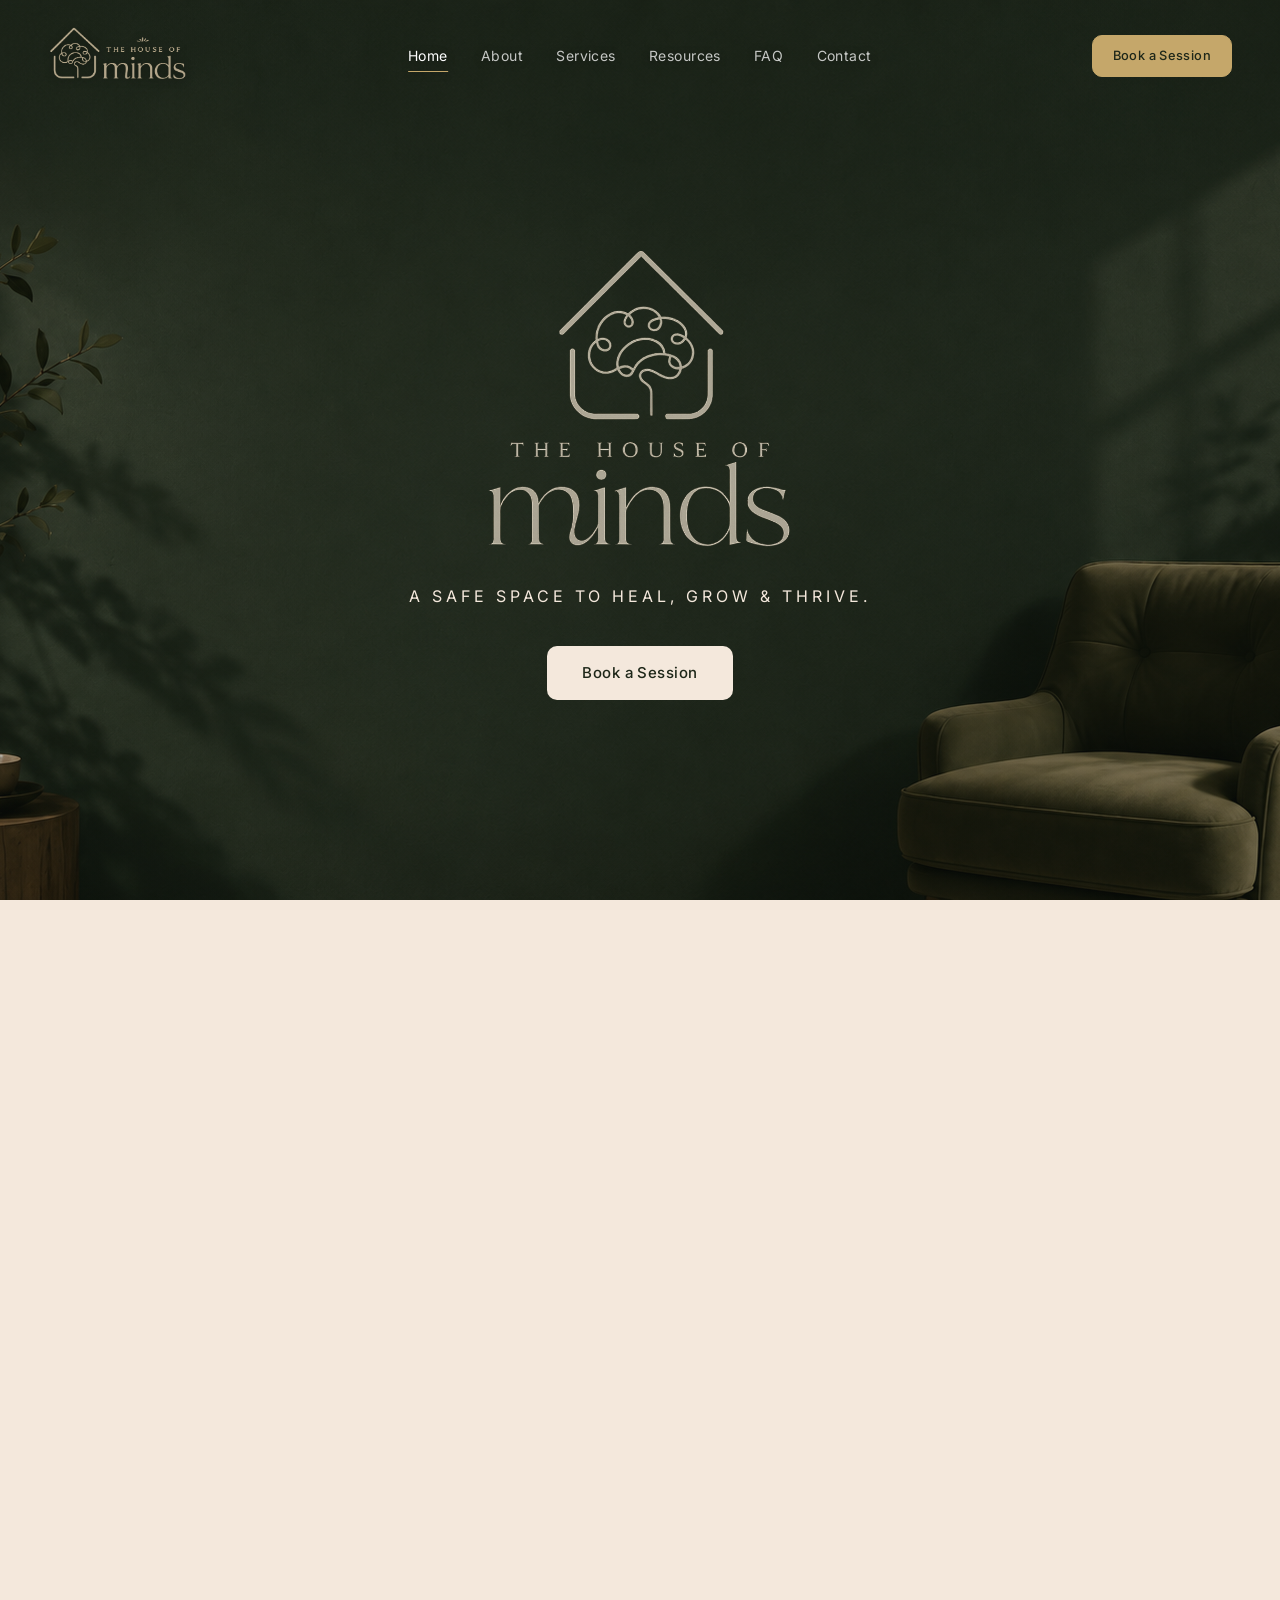
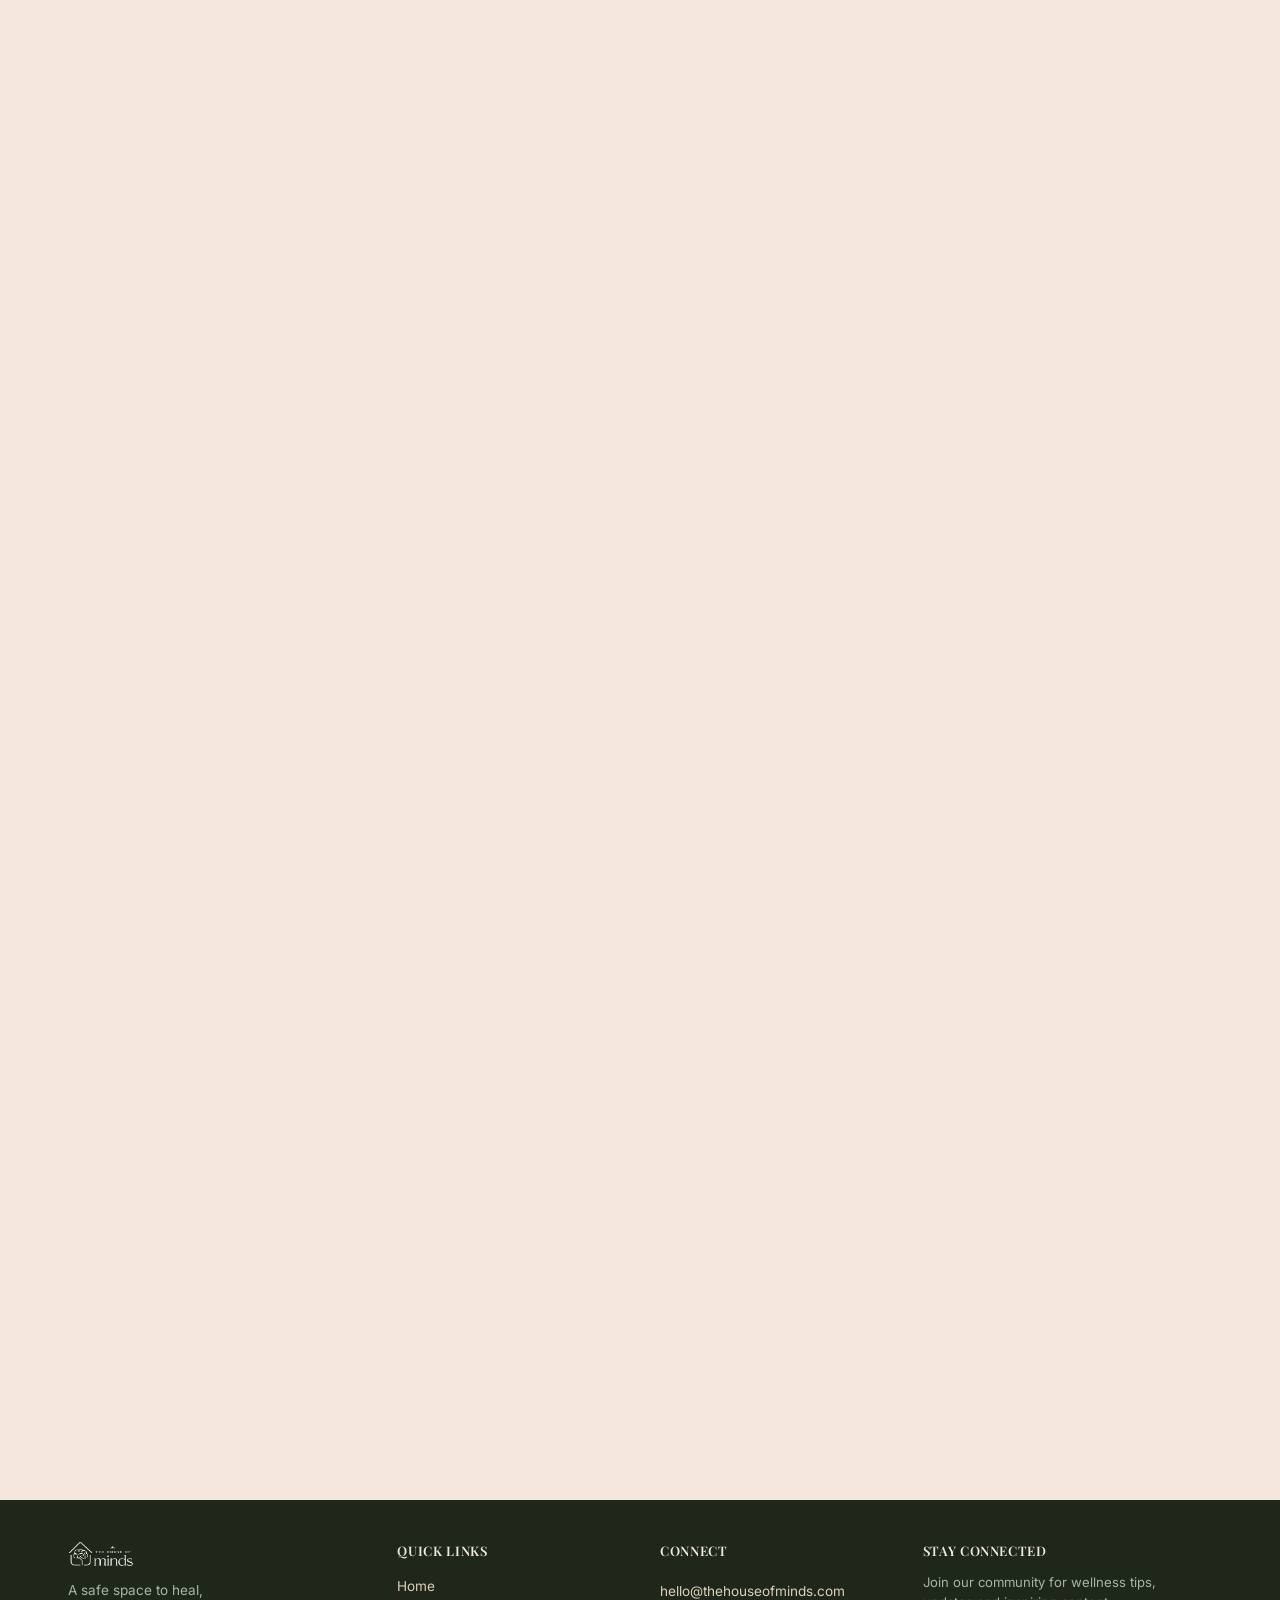
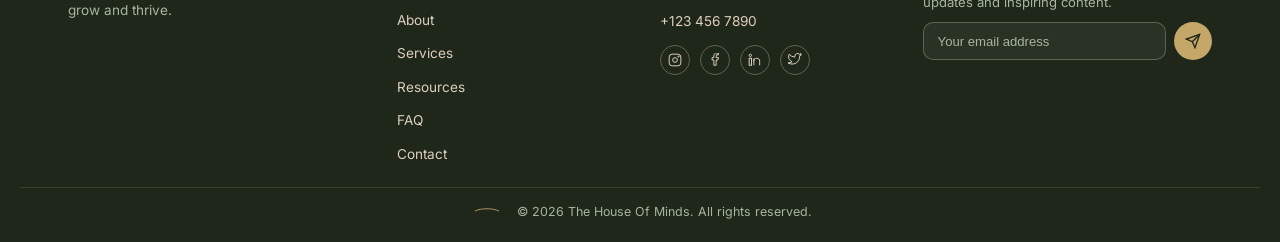
==== index.html @ 7e70b7ce "first commit" ====
<!doctype html>
<html lang="en">
  <head>
    <meta charset="UTF-8" />
    <meta name="viewport" content="width=device-width, initial-scale=1.0" />
    <title>The House of Minds | A Safe Space to Heal, Grow & Thrive</title>
    <meta
      name="description"
      content="Compassionate therapy, wellness programs, and supportive resources designed to help you heal, grow, and thrive at every stage of life."
    />

    <link rel="preconnect" href="https://fonts.googleapis.com" />
    <link rel="preconnect" href="https://fonts.gstatic.com" crossorigin />
    <link
      href="https://fonts.googleapis.com/css2?family=Inter:wght@300;400;500;600&family=Lora:ital,wght@0,400;0,500;1,400&family=Playfair+Display:ital,wght@0,400;0,600;0,700;1,400&display=swap"
      rel="stylesheet"
    />

    <link rel="stylesheet" href="css/style.css" />
    <link rel="stylesheet" href="css/home.css" />
  </head>

  <body>
    <!-- Navigation Header -->
    <header class="main-header">
      <div class="header-container">
        <a href="./index.html" class="logo-link">
          <img src="assets/home/logo-navbar.png" alt="The House of Minds Logo" class="header-logo" />
        </a>

        <button class="mobile-menu-toggle" aria-label="Toggle menu" id="menuToggle">
          <span class="bar"></span>
          <span class="bar"></span>
          <span class="bar"></span>
        </button>

        <nav class="nav-menu" id="navMenu">
          <ul>
            <li><a href="./index.html" class="active">Home</a></li>
            <li><a href="./about.html">About</a></li>
            <li><a href="#services">Services</a></li>
            <li><a href="#resources">Resources</a></li>
            <li><a href="#faq">FAQ</a></li>
            <li><a href="#contact">Contact</a></li>
          </ul>
        </nav>

        <div class="header-cta">
          <a href="#contact" class="btn btn-nav-cta">Book a Session</a>
        </div>
      </div>
    </header>

    <main class="stack-stack">
    <!-- Hero -->
    <section id="home" class="hero-section stack-section" data-nav="dark">
      <div class="hero-content-container animate-on-scroll">
        <div class="hero-center-logo">
          <img src="assets/home/logo1.png" alt="The House of Minds" />
        </div>
        <p class="hero-subtitle">A SAFE SPACE TO HEAL, GROW &amp; THRIVE.</p>
        <div class="hero-cta-buttons">
          <a href="#contact" class="btn btn-primary">Book a Session</a>
        </div>
      </div>
    </section>

    <!-- Welcome -->
    <section id="about" class="welcome-section stack-section" data-nav="light">
      <div class="welcome-container">
        <div class="welcome-left animate-on-scroll">
          <h2 class="welcome-title">Welcome Home</h2>
          <p class="welcome-text">
            At The House of Minds, we believe mental well-being is the foundation of a meaningful life. Our space is built on empathy, understanding, and the belief that every mind deserves care.
          </p>
          <a href="./about.html" class="btn btn-dark">Learn More</a>
        </div>

        <div class="welcome-right animate-on-scroll">
          <div class="welcome-image-wrapper">
            <picture>
              <source media="(max-width: 1024px)" srcset="assets/home/win.png" />
              <img src="assets/home/welcome-card.png" alt="Minimalist peaceful therapy room" class="welcome-arch-img" />
            </picture>
          </div>
          <div class="welcome-watermark">
            <svg viewBox="0 0 100 200" fill="none" stroke="currentColor" stroke-width="1" opacity="0.15">
              <path d="M 10 190 Q 30 140 30 80 Q 30 30 70 10 M 30 110 Q 55 90 70 100 M 30 140 Q 60 130 80 150 M 30 80 Q 15 60 5 65" />
            </svg>
          </div>
        </div>
      </div>
    </section>

    <!-- Services -->
    <section id="services" class="services-section stack-section" data-nav="dark">
      <div class="services-container">
        <h2 class="services-title animate-on-scroll">Our Services</h2>
        <div class="services-columns">
          <div class="service-col animate-on-scroll">
            <div class="service-icon-container"><img src="assets/home/icon-1.png" alt="Therapy Sessions" class="service-png-icon" /></div>
            <h3 class="service-col-title">Therapy Sessions</h3>
            <p class="service-col-desc">Personalized 1:1 sessions tailored to your needs.</p>
          </div>
          <div class="service-col animate-on-scroll">
            <div class="service-icon-container"><img src="assets/home/icon-2.png" alt="Mind Wellness Programs" class="service-png-icon" /></div>
            <h3 class="service-col-title">Mind Wellness Programs</h3>
            <p class="service-col-desc">Guided programs for emotional balance and growth.</p>
          </div>
          <div class="service-col animate-on-scroll">
            <div class="service-icon-container"><img src="assets/home/icon-3.png" alt="Workshops & Events" class="service-png-icon" /></div>
            <h3 class="service-col-title">Workshops &amp; Events</h3>
            <p class="service-col-desc">Engaging sessions to learn, heal, and connect.</p>
          </div>
          <div class="service-col animate-on-scroll">
            <div class="service-icon-container"><img src="assets/home/icon-4.png" alt="Resources" class="service-png-icon" /></div>
            <h3 class="service-col-title">Resources</h3>
            <p class="service-col-desc">Tools, guides &amp; resources for your wellness journey.</p>
          </div>
          <div class="service-col animate-on-scroll">
            <div class="service-icon-container"><img src="assets/home/icon-5.png" alt="Support Groups" class="service-png-icon" /></div>
            <h3 class="service-col-title">Support Groups</h3>
            <p class="service-col-desc">A safe community to share, heal &amp; grow together.</p>
          </div>
          <div class="service-col animate-on-scroll">
            <div class="service-icon-container"><img src="assets/home/icon-1.png" alt="Couples Therapy" class="service-png-icon" /></div>
            <h3 class="service-col-title">Couples Therapy</h3>
            <p class="service-col-desc">Guided sessions to rebuild trust and communication.</p>
          </div>
          <div class="service-col animate-on-scroll">
            <div class="service-icon-container"><img src="assets/home/icon-2.png" alt="Teen Counseling" class="service-png-icon" /></div>
            <h3 class="service-col-title">Teen Counseling</h3>
            <p class="service-col-desc">Safe, age-appropriate support for young minds.</p>
          </div>
          <div class="service-col animate-on-scroll">
            <div class="service-icon-container"><img src="assets/home/icon-3.png" alt="Corporate Wellness" class="service-png-icon" /></div>
            <h3 class="service-col-title">Corporate Wellness</h3>
            <p class="service-col-desc">Workshops and screenings for healthier workplaces.</p>
          </div>
          <div class="service-col animate-on-scroll">
            <div class="service-icon-container"><img src="assets/home/icon-4.png" alt="Online Sessions" class="service-png-icon" /></div>
            <h3 class="service-col-title">Online Sessions</h3>
            <p class="service-col-desc">Secure teleconsultations, wherever you are.</p>
          </div>
          <div class="service-col animate-on-scroll">
            <div class="service-icon-container"><img src="assets/home/icon-5.png" alt="Assessments" class="service-png-icon" /></div>
            <h3 class="service-col-title">Assessments</h3>
            <p class="service-col-desc">Cognitive and behavioral evaluations, made clear.</p>
          </div>
        </div>
      </div>
    </section>

    <!-- Together -->
    <section id="resources" class="together-section stack-section" data-nav="dark">
      <div class="together-bg">
        <picture>
          <source media="(max-width: 1024px)" srcset="assets/home/services-card.png" />
          <img src="assets/home/services-card.png" alt="" />
        </picture>
      </div>
      <div class="together-overlay"></div>

      <div class="together-content animate-on-scroll">
        <h2 class="together-heading">You Don't Have To Do It Alone</h2>
        <p class="together-text">
          We provide compassionate care and evidence-based support to help you navigate life's challenges and discover your inner strength — walking beside you, every step of the way.
        </p>
        <a href="#contact" class="btn btn-primary">Get In Touch</a>

        <div class="together-features">
          <div class="t-feature">
            <div class="t-feature-icon"><img src="assets/home/icon-6.png" alt="" /></div>
            <span>Compassionate Support</span>
          </div>
          <div class="t-feature">
            <div class="t-feature-icon"><img src="assets/home/icon-7.png" alt="" /></div>
            <span>Personalized Approach</span>
          </div>
          <div class="t-feature">
            <div class="t-feature-icon"><img src="assets/home/icon-8.png" alt="" /></div>
            <span>Safe &amp; Confidential Space</span>
          </div>
          <div class="t-feature">
            <div class="t-feature-icon"><img src="assets/home/icon-9.png" alt="" /></div>
            <span>Holistic Wellness</span>
          </div>
        </div>
      </div>
    </section>


    <!-- Testimonials -->
    <section class="testimonials-section stack-section" data-nav="dark">
      <div class="testimonials-container">
        <div class="section-heading animate-on-scroll">
          <h2 class="testimonials-title">What Our Clients Say</h2>
        </div>

        <div class="testimonial-carousel">
          <div class="testimonial-track">
            <div class="testimonial-card animate-on-scroll">
              <div class="quote-icon">&#10077;</div>
              <p class="testimonial-text">The House of Minds has been a transformative part of my healing journey. I finally feel heard and understood.</p>
              <div class="testimonial-stars">&#9733;&#9733;&#9733;&#9733;&#9733;</div>
              <h5 class="testimonial-name">Aishwarya B.</h5>
            </div>
            <div class="testimonial-card animate-on-scroll">
              <div class="quote-icon">&#10077;</div>
              <p class="testimonial-text">The sessions are empowering and practical. I've learned so much about myself and how to grow.</p>
              <div class="testimonial-stars">&#9733;&#9733;&#9733;&#9733;&#9733;</div>
              <h5 class="testimonial-name">Rohan Mehta</h5>
            </div>
            <div class="testimonial-card animate-on-scroll">
              <div class="quote-icon">&#10077;</div>
              <p class="testimonial-text">A truly safe and welcoming space. The support and care here are unlike anything I've experienced.</p>
              <div class="testimonial-stars">&#9733;&#9733;&#9733;&#9733;&#9733;</div>
              <h5 class="testimonial-name">Neha S.</h5>
            </div>
            <div class="testimonial-card animate-on-scroll">
              <div class="quote-icon">&#10077;</div>
              <p class="testimonial-text">They helped me reconnect with routines that actually work for my life. It felt practical and deeply supportive.</p>
              <div class="testimonial-stars">&#9733;&#9733;&#9733;&#9733;&#9733;</div>
              <h5 class="testimonial-name">Priya K.</h5>
            </div>
            <div class="testimonial-card animate-on-scroll">
              <div class="quote-icon">&#10077;</div>
              <p class="testimonial-text">I came in overwhelmed and left each session feeling calmer, clearer, and more confident in myself.</p>
              <div class="testimonial-stars">&#9733;&#9733;&#9733;&#9733;&#9733;</div>
              <h5 class="testimonial-name">Daniel R.</h5>
            </div>
            <div class="testimonial-card animate-on-scroll">
              <div class="quote-icon">&#10077;</div>
              <p class="testimonial-text">The care is thoughtful, warm, and consistent. It has made a real difference in my day-to-day life.</p>
              <div class="testimonial-stars">&#9733;&#9733;&#9733;&#9733;&#9733;</div>
              <h5 class="testimonial-name">Meera T.</h5>
            </div>
            <div class="testimonial-card animate-on-scroll" aria-hidden="true">
              <div class="quote-icon">&#10077;</div>
              <p class="testimonial-text">The House of Minds has been a transformative part of my healing journey. I finally feel heard and understood.</p>
              <div class="testimonial-stars">&#9733;&#9733;&#9733;&#9733;&#9733;</div>
              <h5 class="testimonial-name">Aishwarya B.</h5>
            </div>
            <div class="testimonial-card animate-on-scroll" aria-hidden="true">
              <div class="quote-icon">&#10077;</div>
              <p class="testimonial-text">The sessions are empowering and practical. I've learned so much about myself and how to grow.</p>
              <div class="testimonial-stars">&#9733;&#9733;&#9733;&#9733;&#9733;</div>
              <h5 class="testimonial-name">Rohan Mehta</h5>
            </div>
            <div class="testimonial-card animate-on-scroll" aria-hidden="true">
              <div class="quote-icon">&#10077;</div>
              <p class="testimonial-text">A truly safe and welcoming space. The support and care here are unlike anything I've experienced.</p>
              <div class="testimonial-stars">&#9733;&#9733;&#9733;&#9733;&#9733;</div>
              <h5 class="testimonial-name">Neha S.</h5>
            </div>
            <div class="testimonial-card animate-on-scroll" aria-hidden="true">
              <div class="quote-icon">&#10077;</div>
              <p class="testimonial-text">They helped me reconnect with routines that actually work for my life. It felt practical and deeply supportive.</p>
              <div class="testimonial-stars">&#9733;&#9733;&#9733;&#9733;&#9733;</div>
              <h5 class="testimonial-name">Priya K.</h5>
            </div>
            <div class="testimonial-card animate-on-scroll" aria-hidden="true">
              <div class="quote-icon">&#10077;</div>
              <p class="testimonial-text">I came in overwhelmed and left each session feeling calmer, clearer, and more confident in myself.</p>
              <div class="testimonial-stars">&#9733;&#9733;&#9733;&#9733;&#9733;</div>
              <h5 class="testimonial-name">Daniel R.</h5>
            </div>
            <div class="testimonial-card animate-on-scroll" aria-hidden="true">
              <div class="quote-icon">&#10077;</div>
              <p class="testimonial-text">The care is thoughtful, warm, and consistent. It has made a real difference in my day-to-day life.</p>
              <div class="testimonial-stars">&#9733;&#9733;&#9733;&#9733;&#9733;</div>
              <h5 class="testimonial-name">Meera T.</h5>
            </div>
          </div>
        </div>
      </div>
    </section>

    <!-- CTA -->
    <section id="cta" class="cta-section stack-section" data-nav="light">
      <div class="cta-container">
        <div class="cta-content-wrapper">
          <div class="cta-text-content animate-on-scroll">
            <h2 class="cta-title">Ready to Take the First Step?</h2>
            <p class="cta-subtitle">You don't have to do it alone. We're here to walk with you, every step of the way.</p>
            <a href="#contact" class="btn btn-primary">Book a Session Now</a>
          </div>
        </div>
      </div>
    </section>
    <!-- FAQ -->
    <section id="faq" class="faq-section stack-section stack-end" data-nav="dark">
      <div class="faq-container">
        <div class="faq-header animate-on-scroll">
          <h2 class="faq-title">Frequently Asked Questions</h2>
        </div>

        <div class="faq-content-wrapper">
          <div class="faq-list animate-on-scroll">
            <div class="faq-item">
              <button class="faq-question">
                <span>What services do you offer?</span>
                <span class="faq-icon">+</span>
              </button>
              <div class="faq-answer-wrapper">
                <div class="faq-answer-content">
                  <p>We offer individual therapy, mind wellness programs, community workshops, support groups, and a curated library of resources to support your mental wellness journey.</p>
                </div>
              </div>
            </div>

            <div class="faq-item">
              <button class="faq-question">
                <span>How do I book a session?</span>
                <span class="faq-icon">+</span>
              </button>
              <div class="faq-answer-wrapper">
                <div class="faq-answer-content">
                  <p>Booking a session is easy. You can click any 'Book a Session' button on our page, fill out our intake form, or contact us directly at hello@thehouseofminds.com.</p>
                </div>
              </div>
            </div>

            <div class="faq-item">
              <button class="faq-question">
                <span>Is everything confidential?</span>
                <span class="faq-icon">+</span>
              </button>
              <div class="faq-answer-wrapper">
                <div class="faq-answer-content">
                  <p>Yes, absolutely. Confidentiality is the cornerstone of our practice. All your personal details, sessions, and records are kept completely secure and private.</p>
                </div>
              </div>
            </div>

            <div class="faq-item">
              <button class="faq-question">
                <span>Do you offer online sessions?</span>
                <span class="faq-icon">+</span>
              </button>
              <div class="faq-answer-wrapper">
                <div class="faq-answer-content">
                  <p>Yes, we provide both online video sessions and in-person sessions at our comfortable space to suit your convenience and preferences.</p>
                </div>
              </div>
            </div>
          </div>
        </div>
      </div>
    </section>
    </main>

    <footer id="contact" class="main-footer">
      <div class="footer-container">
        <div class="footer-brand">
          <a href="./index.html" class="footer-logo">
            <img src="assets/home/logo-navbar.png" alt="The House of Minds" />
          </a>
          <p class="footer-tagline">A safe space to heal,<br />grow and thrive.</p>
        </div>

        <div class="footer-links">
          <h4>Quick Links</h4>
          <ul>
            <li><a href="#home">Home</a></li>
            <li><a href="./about.html">About</a></li>
            <li><a href="#services">Services</a></li>
            <li><a href="#resources">Resources</a></li>
            <li><a href="#faq">FAQ</a></li>
            <li><a href="#contact">Contact</a></li>
          </ul>
        </div>

        <div class="footer-contact">
          <h4>Connect</h4>
          <a href="mailto:hello@thehouseofminds.com">hello@thehouseofminds.com</a>
          <a href="tel:+1234567890">+123 456 7890</a>
          <div class="footer-social">
            <a href="#" aria-label="Instagram">
              <svg viewBox="0 0 24 24" fill="none" stroke="currentColor" stroke-width="1.7">
                <rect x="2" y="2" width="20" height="20" rx="5"></rect>
                <circle cx="12" cy="12" r="4"></circle>
                <circle cx="18" cy="6" r="1"></circle>
              </svg>
            </a>
            <a href="#" aria-label="Facebook">
              <svg viewBox="0 0 24 24" fill="none" stroke="currentColor" stroke-width="1.7">
                <path d="M15 3h3V0h-3c-3 0-5 2-5 5v3H7v4h3v9h4v-9h3l1-4h-4V5c0-1 .5-2 2-2z" />
              </svg>
            </a>
            <a href="#" aria-label="LinkedIn">
              <svg viewBox="0 0 24 24" fill="none" stroke="currentColor" stroke-width="1.7">
                <rect x="2" y="9" width="4" height="12"></rect>
                <circle cx="4" cy="4" r="2"></circle>
                <path d="M10 9v12M10 14c0-3 2-5 5-5s5 2 5 5v7"></path>
              </svg>
            </a>
            <a href="#" aria-label="Twitter">
              <svg viewBox="0 0 24 24" fill="none" stroke="currentColor" stroke-width="1.7">
                <path d="M23 3c-.8.4-1.7.7-2.6.8A4.5 4.5 0 0 0 22.3 1a9 9 0 0 1-2.9 1.1A4.5 4.5 0 0 0 11.8 6v1A12.8 12.8 0 0 1 2 2s-4 9 5 13a13 13 0 0 1-7 2c9 5 20 0 20-11.5v-.6A9 9 0 0 0 23 3z" />
              </svg>
            </a>
          </div>
        </div>

        <div class="footer-newsletter">
          <h4>Stay Connected</h4>
          <p>Join our community for wellness tips,<br />updates and inspiring content.</p>
          <form class="newsletter-form" id="newsletterForm">
            <input type="email" placeholder="Your email address" required />
            <button type="submit">
              <svg viewBox="0 0 24 24" fill="none" stroke="currentColor" stroke-width="2">
                <line x1="22" y1="2" x2="11" y2="13"></line>
                <polygon points="22 2 15 22 11 13 2 9 22 2"></polygon>
              </svg>
            </button>
          </form>
          <div class="newsletter-feedback" id="newsletterFeedback"></div>
        </div>
      </div>

      <div class="footer-divider"></div>

      <div class="footer-bottom">
        <div class="footer-bottom-leaf">
          <svg viewBox="0 0 60 20" fill="none" stroke="currentColor" stroke-width="1.4">
            <path d="M10 10C20 5 40 5 50 10" />
          </svg>
        </div>
        <p>© 2026 The House Of Minds. All rights reserved.</p>
      </div>
    </footer>

    <script src="js/gsap.min.js"></script>
    <script src="js/ScrollTrigger.min.js"></script>
    <script src="js/script.js"></script>
  </body>
</html>
---- css/style.css ----
/* ==========================================================================
   The House of Minds — Shared Base Styles
   Mobile-first. Breakpoints: 480 / 768 / 1024 / 1280
   ========================================================================== */

:root {
  --deep-forest: #1e2719;
  --dark-olive: #2f4637;
  --muted-sage: #a8b5a2;

  --warm-ivory: #f4e8dc;
  --soft-beige: #e8e1d6;
  --sand: #dccfbc;

  --soft-gold: #c5a76a;
  --warm-brown: #7d6654;

  --dark-charcoal: #2d2d2d;
  --muted-grey: #707070;
  --white: #ffffff;

  --font-heading: "Playfair Display", "Cormorant Garamond", serif;
  --font-subheading: "Lora", Georgia, serif;
  --font-body: "Inter", "Jost", system-ui, -apple-system, sans-serif;

  --transition-smooth: all 0.4s cubic-bezier(0.25, 1, 0.5, 1);
  --transition-fast: all 0.2s ease;

  --container-max: 1240px;
  --section-pad: clamp(56px, 9vw, 120px);
  --gutter: clamp(20px, 5vw, 48px);
}

*, *::before, *::after { box-sizing: border-box; }
html {
  scroll-behavior: smooth;
}
body {
  margin: 0;
  font-family: var(--font-body);
  color: var(--dark-charcoal);
  background: var(--warm-ivory);
  line-height: 1.6;
  -webkit-font-smoothing: antialiased;
  overflow-x: hidden;
}
img { max-width: 100%; display: block; }
picture { display: contents; }
a { text-decoration: none; color: inherit; }
ul { list-style: none; margin: 0; padding: 0; }
h1, h2, h3, h4, h5 { font-family: var(--font-heading); font-weight: 600; margin: 0; color: var(--deep-forest); }
p { margin: 0; }
button { font-family: inherit; cursor: pointer; border: none; background: none; }
svg { display: block; }

.container {
  width: 100%;
  max-width: var(--container-max);
  margin-inline: auto;
  padding-inline: var(--gutter);
}

.section-head {
  max-width: 640px;
  margin-bottom: clamp(32px, 5vw, 56px);
}
.section-head.center { margin-inline: auto; text-align: center; }
.section-head h2 { font-size: clamp(1.9rem, 4vw, 2.75rem); line-height: 1.15; }
.section-head p { margin-top: 14px; color: var(--muted-grey); font-size: 1.02rem; }

/* Buttons — matches original design language (rounded-rect, not pill) */
.btn {
  display: inline-flex;
  align-items: center;
  justify-content: center;
  gap: 8px;
  padding: 14px 28px;
  border-radius: 10px;
  border: 1px solid transparent;
  font-size: 0.875rem;
  font-weight: 500;
  letter-spacing: 0.03em;
  transition: var(--transition-smooth);
  white-space: nowrap;
}
.btn-primary { background-color: var(--warm-ivory); color: var(--deep-forest); }
.btn-primary:hover { background-color: var(--white); transform: translateY(-2px); box-shadow: 0 10px 20px rgba(0,0,0,0.15); }
.btn-dark { background-color: var(--deep-forest); color: var(--white); }
.btn-dark:hover { background-color: var(--dark-olive); transform: translateY(-2px); box-shadow: 0 10px 20px rgba(30,44,34,0.15); }
.btn-outline { background: transparent; color: var(--deep-forest); border: 1.5px solid var(--deep-forest); }
.btn-outline:hover { background: var(--deep-forest); color: var(--warm-ivory); }
.btn-nav-cta { background-color: var(--soft-gold); color: var(--deep-forest); font-size: 0.8rem; padding: 10px 20px; border: 1px solid var(--soft-gold); }
.btn-nav-cta:hover { background-color: var(--warm-ivory); color: var(--deep-forest); border-color: var(--warm-ivory); }

/* Reveal animation */
.reveal, .animate-on-scroll {
  opacity: 0;
  transform: translateY(28px);
  transition: opacity 0.8s ease, transform 0.8s cubic-bezier(0.25, 1, 0.5, 1);
}
.reveal.show, .animate-on-scroll.appear { opacity: 1; transform: translateY(0); }

/* ==========================================================================
   Header / Navigation
   ========================================================================== */
.main-header {
  position: fixed;
  top: 0; left: 0;
  width: 100%;
  z-index: 5000;
  padding: 24px 0;
  background: transparent;
  transition: padding 0.4s cubic-bezier(0.25, 1, 0.5, 1), background-color 0.4s ease, box-shadow 0.4s ease;
}
.main-header.scrolled {
  padding: 16px 0;
  background-color: var(--deep-forest);
  box-shadow: 0 6px 24px rgba(20,28,22,0.18);
}
.header-logo,
.nav-menu a,
.mobile-menu-toggle .bar {
  filter: drop-shadow(0 1px 4px rgba(0,0,0,0.45));
  transition: filter 0.3s ease;
}

.main-header.scrolled .header-logo,
.main-header.scrolled .nav-menu a,
.main-header.scrolled .mobile-menu-toggle .bar {
  filter: none;
}

.stack-stack {
  position: relative;
  isolation: isolate;
}

.stack-stack.gsap-stack-active {
  height: 100svh;
  min-height: 100svh;
  overflow: hidden;
}

.stack-stack.gsap-stack-active .stack-section {
  position: absolute;
  inset: 0;
}

.stack-section {
  position: relative;
  width: 100%;
  min-height: 100svh;
  overflow: hidden;
  isolation: isolate;
}

.stack-section.stack-end {
  min-height: 100svh;
  overflow: hidden;
}

.header-container {
  max-width: 1300px;
  margin-inline: auto;
  padding: 0 var(--gutter);
  display: flex;
  align-items: center;
  justify-content: space-between;
  gap: 20px;
}
.header-logo { width: 140px; height: auto; display: block; transition: var(--transition-smooth); }
.logo-link:hover .header-logo { transform: scale(1.05); }

.nav-menu ul { display: flex; align-items: center; gap: clamp(18px, 2.6vw, 36px); }
.nav-menu a {
  color: rgba(255,255,255,0.75);
  font-size: 0.875rem;
  font-weight: 400;
  letter-spacing: 0.03em;
  position: relative;
  padding: 8px 0;
  transition: var(--transition-fast);
}
.nav-menu a::after {
  content: "";
  position: absolute;
  bottom: 0; left: 50%;
  width: 0; height: 1px;
  background-color: var(--soft-gold);
  transition: var(--transition-smooth);
  transform: translateX(-50%);
}
.nav-menu a.active, .nav-menu a:hover { color: var(--white); }
.nav-menu a.active::after, .nav-menu a:hover::after { width: 100%; }

.mobile-menu-toggle {
  display: none;
  flex-direction: column;
  gap: 6px;
  width: 26px;
  z-index: 1100;
  background: none;
  border: none;
}
.mobile-menu-toggle .bar {
  height: 2px;
  width: 100%;
  background-color: var(--white);
  transition: var(--transition-smooth);
}

@media (max-width: 900px) {
  .mobile-menu-toggle { display: flex; }
  .header-cta { display: none; }
  .nav-menu {
    position: absolute;
    top: 100%; left: 0;
    width: 100%;
    background-color: var(--deep-forest);
    border-bottom: 1px solid rgba(255,255,255,0.05);
    max-height: 0;
    overflow: hidden;
    transition: var(--transition-smooth);
  }
  .nav-menu.open { max-height: 480px; padding: 24px 0; }
  .nav-menu ul { flex-direction: column; align-items: center; gap: 22px; }
  .nav-menu a { color: rgba(255,255,255,0.85); font-size: 1rem; }
  .nav-menu a.active, .nav-menu a:hover { color: var(--soft-gold); }
}

/* ==========================================================================
   Footer
   ========================================================================== */
.main-footer {
  background: var(--deep-forest);
  color: var(--sand);
  padding: clamp(30px, 4vw, 40px) 0 20px;
  position: relative;
  z-index: 6000;
  scroll-snap-align: none;
  scroll-snap-stop: normal;
}
.footer-container {
  max-width: var(--container-max);
  margin-inline: auto;
  padding-inline: var(--gutter);
  display: grid;
  grid-template-columns: 1.3fr 1fr 1fr 1.3fr;
  gap: clamp(24px, 4vw, 40px);
}
.footer-logo img { height: 30px; filter: brightness(0) invert(1); margin-bottom: 10px; }
.footer-tagline { color: var(--muted-sage); font-size: 0.85rem; line-height: 1.5; }
.footer-links h4, .footer-contact h4, .footer-newsletter h4 {
  color: var(--warm-ivory);
  font-size: 0.82rem;
  letter-spacing: 0.05em;
  text-transform: uppercase;
  margin-bottom: 12px;
}
.footer-links ul { display: flex; flex-direction: column; gap: 8px; }
.footer-links a { font-size: 0.85rem; color: var(--sand); transition: var(--transition-fast); }
.footer-links a:hover { color: var(--soft-gold); }
.footer-contact { display: flex; flex-direction: column; gap: 8px; }
.footer-contact a { font-size: 0.85rem; color: var(--sand); transition: var(--transition-fast); }
.footer-contact a:hover { color: var(--soft-gold); }
.footer-social { display: flex; gap: 10px; margin-top: 4px; }
.footer-social a {
  width: 30px; height: 30px;
  border: 1px solid rgba(220, 207, 188, 0.35);
  border-radius: 50%;
  display: flex; align-items: center; justify-content: center;
  transition: var(--transition-fast);
}
.footer-social svg { width: 14px; height: 14px; }
.footer-social a:hover { background: var(--soft-gold); border-color: var(--soft-gold); color: var(--deep-forest); }
.footer-newsletter p { font-size: 0.82rem; color: var(--muted-sage); margin-bottom: 10px; line-height: 1.5; }
.newsletter-form { display: flex; gap: 8px; }
.newsletter-form input {
  flex: 1;
  padding: 10px 14px;
  border-radius: 10px;
  border: 1px solid rgba(220, 207, 188, 0.3);
  background: rgba(255,255,255,0.05);
  color: var(--warm-ivory);
  font-size: 0.82rem;
  min-width: 0;
}
.newsletter-form input::placeholder { color: var(--muted-sage); }
.newsletter-form button {
  width: 38px; height: 38px; flex-shrink: 0;
  background: var(--soft-gold);
  border-radius: 50%;
  display: flex; align-items: center; justify-content: center;
  transition: var(--transition-fast);
}
.newsletter-form button svg { width: 16px; height: 16px; color: var(--deep-forest); }
.newsletter-form button:hover { background: var(--warm-ivory); }
.newsletter-feedback { margin-top: 8px; font-size: 0.78rem; color: var(--muted-sage); min-height: 1em; }
.newsletter-feedback.success { color: var(--soft-gold); }

.footer-divider { max-width: var(--container-max); margin: 20px auto 14px; padding-inline: var(--gutter); border-top: 1px solid rgba(220,207,188,0.15); }
.footer-bottom {
  max-width: var(--container-max);
  margin-inline: auto;
  padding-inline: var(--gutter);
  display: flex;
  align-items: center;
  justify-content: center;
  gap: 12px;
  flex-wrap: wrap;
  text-align: center;
}
.footer-bottom-leaf { width: 36px; height: 14px; color: var(--soft-gold); }
.footer-bottom p { font-size: 0.78rem; color: var(--muted-sage); }

@media (max-width: 900px) {
  .footer-container { grid-template-columns: 1fr 1fr; }
}
@media (max-width: 560px) {
  .footer-container { grid-template-columns: 1fr; gap: 26px; }
  .newsletter-form { max-width: 340px; }
  .footer-logo img { height: 42px; }
}
---- css/home.css ----
/* ==========================================================================
   Home Page Styles
   ========================================================================== */

/* ---------- Hero (matches original site design) ---------- */
.hero-section {
  position: relative;
  height: 100svh;
  max-height: 100svh;
  background: url("/assets/home/hero-bg.png") center center / cover no-repeat;
  display: flex;
  justify-content: center;
  align-items: center;
  overflow: hidden;
  text-align: center;
}
@media (max-width: 1024px) {
  .hero-section { background-image: url("/assets/home/home-m.jpg"); }
}
.hero-section::before {
  content: "";
  position: absolute;
  inset: 0;
  background: linear-gradient(rgba(20, 28, 22, 0.35), rgba(20, 28, 22, 0.3));
  z-index: 1;
}
.hero-content-container {
  position: relative;
  z-index: 2;
  width: 100%;
  max-width: 900px;
  display: flex;
  flex-direction: column;
  align-items: center;
  justify-content: center;
  height: 100%;
  padding: clamp(60px, 10vh, 120px) 20px clamp(40px, 6vh, 90px);
}
.hero-center-logo { margin-bottom: clamp(15px, 3vh, 35px); }
.hero-center-logo img { width: clamp(200px, 28vw, 340px); max-width: 90%; height: auto; display: block; margin-inline: auto; }
.hero-subtitle {
  font-size: clamp(12px, 1.4vw, 16px);
  letter-spacing: 4px;
  color: var(--warm-ivory);
  text-transform: uppercase;
  margin-bottom: clamp(20px, 4vh, 45px);
  text-align: center;
}
.hero-cta-buttons { display: flex; justify-content: center; }
.hero-cta-buttons .btn { padding: 14px 34px; font-size: 15px; border-radius: 10px; font-weight: 500; }

/* ---------- Welcome ---------- */
.welcome-section { height: 100svh; max-height: 100svh; background: var(--warm-ivory); display: flex; align-items: center; justify-content: center; overflow: hidden; padding: 0; }
.welcome-container {
  max-width: var(--container-max);
  margin-inline: auto;
  padding-inline: var(--gutter);
  display: grid;
  grid-template-columns: 1fr 1.1fr;
  gap: clamp(30px, 5vw, 60px);
  align-items: center;
  width: 100%;
}
.welcome-title { font-size: clamp(1.8rem, 3.8vw, 2.6rem); }
.welcome-text { margin: clamp(10px, 2.5vh, 20px) 0 clamp(15px, 3vh, 30px); color: var(--muted-grey); font-size: clamp(0.9rem, 1.1vw, 1.02rem); max-width: 460px; }
.welcome-right { position: relative; display: flex; justify-content: center; }
.welcome-image-wrapper {
  border-radius: clamp(120px, 20vh, 200px) clamp(120px, 20vh, 200px) 20px 20px;
  overflow: hidden;
  aspect-ratio: 3/4;
  max-height: 52vh;
  box-shadow: 0 30px 60px rgba(30,39,25,0.14);
}
.welcome-arch-img { width: 100%; height: 100%; object-fit: cover; }
.welcome-watermark { position: absolute; top: -10%; right: -14%; width: 40%; z-index: -1; }

/* ---------- Services ---------- */
.services-section {
  height: 100svh;
  max-height: 100svh;
  background: var(--deep-forest);
  color: var(--warm-ivory);
  text-align: center;
  display: flex;
  flex-direction: column;
  justify-content: center;
  align-items: center;
  overflow: hidden;
  padding: 0;
}
.services-container {
  max-width: var(--container-max);
  margin-inline: auto;
  padding-inline: var(--gutter);
  width: 100%;
  display: flex;
  flex-direction: column;
  justify-content: center;
}
.services-title { color: var(--warm-ivory); font-size: clamp(1.6rem, 3.2vw, 2.3rem); }
.services-columns {
  margin-top: clamp(16px, 3vh, 32px);
  display: grid;
  grid-template-columns: repeat(5, 1fr);
  gap: clamp(10px, 1.5vw, 20px);
}
.service-col {
  background: rgba(244,232,220,0.05);
  border: 1px solid rgba(244,232,220,0.12);
  border-radius: 16px;
  padding: clamp(14px, 2.5vh, 22px) clamp(10px, 1.2vw, 16px);
  transition: var(--transition-smooth);
}
.service-col:hover { background: rgba(197,167,106,0.12); border-color: var(--soft-gold); transform: translateY(-4px); }
.service-icon-container {
  width: clamp(44px, 6vh, 60px);
  height: clamp(44px, 6vh, 60px);
  border-radius: 50%;
  background-color: var(--white);
  display: flex; align-items: center; justify-content: center;
  margin: 0 auto clamp(8px, 1.5vh, 16px);
  box-shadow: 0 8px 20px rgba(0,0,0,0.15);
  transition: var(--transition-smooth);
}
.service-col:hover .service-icon-container { transform: scale(1.05); background-color: var(--warm-ivory); }
.service-png-icon { width: 45%; height: 45%; object-fit: contain; }
.service-col-title { color: var(--warm-ivory); font-size: clamp(0.85rem, 1vw, 0.98rem); margin-bottom: 6px; }
.service-col-desc { font-size: clamp(0.75rem, 0.85vw, 0.82rem); color: var(--muted-sage); line-height: 1.45; }

/* ---------- Together (redesigned "You Don't Have To Do It Alone") ---------- */
.together-section {
  position: relative;
  height: 100svh;
  max-height: 100svh;
  display: flex;
  align-items: center;
  justify-content: center;
  overflow: hidden;
  background: var(--deep-forest);
  padding: 0;
}
.together-bg { position: absolute; inset: 0; z-index: 0; }
.together-bg img { width: 100%; height: 100%; object-fit: cover; opacity: 0.55; }
.together-overlay {
  position: absolute;
  inset: 0;
  z-index: 1;
  /* background: radial-gradient(120% 100% at 50% 20%, rgba(30,39,25,0.55) 0%, rgba(20,28,22,0.92) 70%); */
}
.together-content {
  position: relative;
  z-index: 2;
  max-width: var(--container-max);
  padding-inline: var(--gutter);
  width: 100%;
  text-align: center;
  color: var(--warm-ivory);
  display: flex;
  flex-direction: column;
  align-items: center;
}
.together-heading { color: var(--warm-ivory); font-size: clamp(1.8rem, 3.8vw, 2.8rem); line-height: 1.2; }
.together-text { margin: 10px auto clamp(16px, 3vh, 30px); color: var(--muted-sage); font-size: clamp(0.9rem, 1.1vw, 1.02rem); line-height: 1.6; max-width: 560px; }
.together-content .btn { margin-bottom: clamp(24px, 4vh, 44px); }

.together-features {
  margin-top: 0;
  display: grid;
  grid-template-columns: repeat(4, 1fr);
  gap: clamp(10px, 1.5vw, 20px);
  width: 100%;
}
.t-feature {
  display: flex;
  flex-direction: column;
  align-items: center;
  gap: clamp(8px, 1.5vh, 12px);
  padding: clamp(14px, 2.5vh, 22px) clamp(10px, 1vw, 14px);
  border-radius: 16px;
  background: rgba(244,232,220,0.05);
  border: 1px solid rgba(244,232,220,0.14);
  backdrop-filter: blur(10px);
  transition: var(--transition-smooth);
}
.t-feature:hover { transform: translateY(-4px); border-color: var(--soft-gold); background: rgba(197,167,106,0.14); }
.t-feature-icon {
  width: clamp(40px, 5.5vh, 56px);
  height: clamp(40px, 5.5vh, 56px);
  border-radius: 50%;
  background: var(--warm-ivory);
  display: flex; align-items: center; justify-content: center;
  box-shadow: 0 8px 20px rgba(0,0,0,0.2);
}
.t-feature-icon img { width: 50%; height: 50%; object-fit: contain; }
.t-feature span { font-size: clamp(0.75rem, 0.85vw, 0.82rem); font-weight: 500; color: var(--warm-ivory); line-height: 1.3; }

/* ---------- Testimonials (matches original dark glassmorphism theme) ---------- */
/* ---------- Testimonials (matches original dark glassmorphism theme) ---------- */
.testimonials-section {
  height: 100svh;
  max-height: 100svh;
  background: var(--deep-forest);
  overflow: hidden;
  display: flex;
  align-items: center;
  justify-content: center;
  padding: 0;
}
.testimonials-container { max-width: var(--container-max); margin-inline: auto; padding-inline: var(--gutter); text-align: center; position: relative; z-index: 1; width: 100%; }
.testimonials-title { font-size: clamp(1.6rem, 3.2vw, 2.3rem); color: var(--warm-ivory); }
.testimonial-carousel {
  overflow: hidden;
  margin-top: clamp(16px, 3vh, 32px);
}
.testimonial-track {
  display: flex;
  gap: 18px;
  width: max-content;
  animation: testimonialScroll 60s linear infinite;
}
.testimonial-card {
  width: clamp(240px, 72vw, 340px);
  flex: 0 0 auto;
  background: rgba(255,255,255,0.05);
  border: 1px solid rgba(255,255,255,0.1);
  border-radius: 34px;
  padding: clamp(18px, 2.5vh, 30px) clamp(18px, 2vw, 26px);
  text-align: left;
  backdrop-filter: blur(12px);
  display: flex;
  flex-direction: column;
}
@keyframes testimonialScroll {
  from { transform: translateX(0); }
  to { transform: translateX(-50%); }
}
.quote-icon { font-size: clamp(2rem, 3.5vh, 2.6rem); color: var(--soft-gold); font-family: var(--font-heading); line-height: 1; }
.testimonial-text { margin: 10px 0 clamp(10px, 2vh, 20px); color: var(--warm-ivory); font-size: clamp(0.85rem, 0.95vw, 0.98rem); line-height: 1.6; flex-grow: 1; }
.testimonial-stars { color: var(--soft-gold); letter-spacing: 3px; margin-bottom: 8px; font-size: 0.9rem; }
.testimonial-name { font-size: 0.85rem; color: var(--muted-sage); font-weight: 500; }

/* ---------- CTA (matches original light theme with bg image) ---------- */
.cta-section {
  height: 100svh;
  max-height: 100svh;
  background: var(--warm-ivory) url("/assets/home/CTAbg.png") no-repeat center right / cover;
  overflow: hidden;
  display: flex;
  align-items: center;
  justify-content: center;
  padding: 0;
}
.cta-container { max-width: var(--container-max); margin-inline: auto; padding-inline: var(--gutter); width: 100%; }
.cta-content-wrapper { max-width: 560px; }
.cta-title { color: var(--deep-forest); font-size: clamp(1.8rem, 3.8vw, 3rem); line-height: 1.2; }
.cta-subtitle { margin: 14px 0 clamp(20px, 3.5vh, 34px); color: var(--warm-ivory); font-size: clamp(0.9rem, 1.1vw, 1.02rem); max-width: 480px; }

/* ---------- FAQ (matches original dark glassmorphism theme) ---------- */
.faq-section {
  height: 100svh;
  max-height: 100svh;
  background: var(--deep-forest) url("/assets/home/FAQbg.png") no-repeat center right / cover;
  color: var(--white);
  border-bottom: 1px solid rgba(255,255,255,0.05);
  display: flex;
  align-items: center;
  justify-content: center;
  padding: 0;
  overflow: hidden;
}
.faq-container { max-width: 1280px; margin-inline: auto; padding-inline: var(--gutter); width: 100%; display: flex; flex-direction: column; justify-content: center; }
.faq-header { text-align: center; margin-bottom: clamp(16px, 3vh, 32px); }
.faq-title { font-size: clamp(1.6rem, 3.2vw, 2.3rem); color: var(--warm-ivory); }
.faq-content-wrapper { display: block; max-width: 840px; margin-inline: auto; width: 100%; }
.faq-list { display: flex; flex-direction: column; gap: clamp(8px, 1.5vh, 14px); max-height: 52vh; overflow-y: auto; padding-right: 4px; }
.faq-list::-webkit-scrollbar { width: 4px; }
.faq-list::-webkit-scrollbar-track { background: rgba(255,255,255,0.02); }
.faq-list::-webkit-scrollbar-thumb { background: var(--soft-gold); border-radius: 2px; }
.faq-item {
  background: rgba(255,255,255,0.02);
  border: 1px solid rgba(255,255,255,0.12);
  border-radius: 12px;
  overflow: hidden;
  transition: var(--transition-fast);
}
.faq-item:hover { border-color: rgba(255,255,255,0.25); background: rgba(255,255,255,0.04); }
.faq-item.open { border-color: var(--soft-gold); }
.faq-question {
  width: 100%;
  display: flex;
  align-items: center;
  justify-content: space-between;
  padding: clamp(12px, 2vh, 18px) clamp(16px, 2vw, 26px);
  font-family: var(--font-subheading);
  font-size: clamp(0.9rem, 1vw, 1.02rem);
  font-weight: 500;
  color: var(--warm-ivory);
  text-align: left;
}
.faq-icon { font-size: 1.2rem; color: var(--soft-gold); transition: var(--transition-smooth); flex-shrink: 0; margin-left: 14px; }
.faq-item.open .faq-icon { transform: rotate(45deg); }
.faq-answer-wrapper { max-height: 0; overflow: hidden; transition: max-height 0.4s ease; }
.faq-item.open .faq-answer-wrapper { max-height: 180px; overflow-y: auto; }
.faq-answer-content { padding: 0 clamp(16px, 2vw, 26px) clamp(12px, 2vh, 18px); color: var(--muted-sage); font-size: clamp(0.82rem, 0.9vw, 0.95rem); line-height: 1.6; }

/* ==========================================================================
   Responsive Breakpoints
   ========================================================================== */
@media (max-width: 1024px) {
  .services-columns {
    display: flex;
    overflow-x: auto;
    scroll-snap-type: x mandatory;
    gap: 16px;
    padding: 10px var(--gutter) 20px;
    width: 100vw;
    margin-inline: calc(-1 * var(--gutter));
    scrollbar-width: none;
  }
  .services-columns::-webkit-scrollbar { display: none; }
  .service-col {
    flex: 0 0 250px;
    scroll-snap-align: center;
    text-align: left;
  }

  .together-features {
    display: flex;
    overflow-x: auto;
    scroll-snap-type: x mandatory;
    gap: 16px;
    padding: 10px var(--gutter) 20px;
    width: 100vw;
    margin-inline: calc(-1 * var(--gutter));
    scrollbar-width: none;
  }
  .together-features::-webkit-scrollbar { display: none; }
  .t-feature {
    flex: 0 0 190px;
    scroll-snap-align: center;
  }

  .testimonial-card {
    width: min(82vw, 320px);
  }
}

@media (max-width: 900px) {
  .welcome-container {
    grid-template-columns: 1fr;
    text-align: center;
  }
  .welcome-left {
    display: flex;
    flex-direction: column;
    align-items: center;
    text-align: center;
  }
  .welcome-text {
    margin-inline: auto;
  }
  .welcome-right {
    display: block;
    margin-top: 22px;
  }

  .welcome-image-wrapper {
    max-width: 420px;
    margin-inline: auto;
    max-height: none;
  }

  .services-section,
  .together-section,
  .testimonials-section,
  .cta-section,
  .faq-section {
    height: 100svh;
    max-height: none;
    min-height: 100svh;
    padding: 0;
  }

  .services-container,
  .together-content,
  .testimonials-container,
  .cta-container,
  .faq-container {
    width: 100%;
  }

  .together-features,
  .services-columns {
    width: 100%;
    margin-inline: 0;
  }
}

@media (max-width: 560px) {
  .hero-content-container {
    padding: 60px 20px 40px;
    display: flex;
    flex-direction: column;
    justify-content: center;
    height: 100%;
  }
  .hero-center-logo img { width: 180px; }
  .btn { width: 100%; }
  .hero-cta-buttons .btn { width: auto; }
}

@media (max-width: 640px) {
  .hero-section,
  .welcome-section,
  .services-section,
  .together-section,
  .testimonials-section,
  .cta-section,
  .faq-section {
    min-height: 100svh;
    height: 100svh;
    padding-block: 0;
  }

  .hero-section {
    min-height: 100svh;
    padding-block: 0;
  }

  /* Swap text colors: green <-> beige */
  .welcome-title,
  .cta-title {
    color: var(--deep-forest);
  }
  .hero-subtitle,
  .services-title,
  .together-heading,
  .testimonials-title,
  .faq-title {
    color: var(--warm-ivory);
  }
}

/* ---------- Mobile: static grids instead of horizontal scroll ---------- */
@media (max-width: 640px) {
  .welcome-section {
    padding-block: 0;
  }

  .welcome-right {
    margin-top: 18px;
  }

  .welcome-image-wrapper {
    max-width: 100%;
    border-radius: 28px;
    aspect-ratio: 4 / 5;
  }

  .services-columns {
    display: grid;
    grid-template-columns: repeat(2, 1fr);
    overflow-x: visible;
    scroll-snap-type: none;
    gap: 10px;
    padding: 6px var(--gutter) 10px;
    width: 100%;
    margin-inline: 0;
    max-height: none;
    overflow-y: visible;
  }
  .service-col {
    flex: none;
    scroll-snap-align: none;
    padding: 12px 10px;
  }
  .service-col-title { font-size: 0.8rem; }
  .service-col-desc { font-size: 0.7rem; }

  .together-features {
    display: grid;
    grid-template-columns: repeat(2, 1fr);
    overflow-x: visible;
    scroll-snap-type: none;
    gap: 10px;
    padding: 6px var(--gutter) 10px;
    width: 100%;
    margin-inline: 0;
  }
  .t-feature {
    flex: none;
    scroll-snap-align: none;
    padding: 10px 8px;
  }

  .testimonial-card {
    width: 78vw;
    border-radius: 30px;
  }
  .testimonial-text { font-size: 0.82rem; }

  .together-features {
    grid-template-columns: 1fr 1fr;
  }

}

@media (prefers-reduced-motion: reduce) {
  .testimonial-track { animation: none; }
}
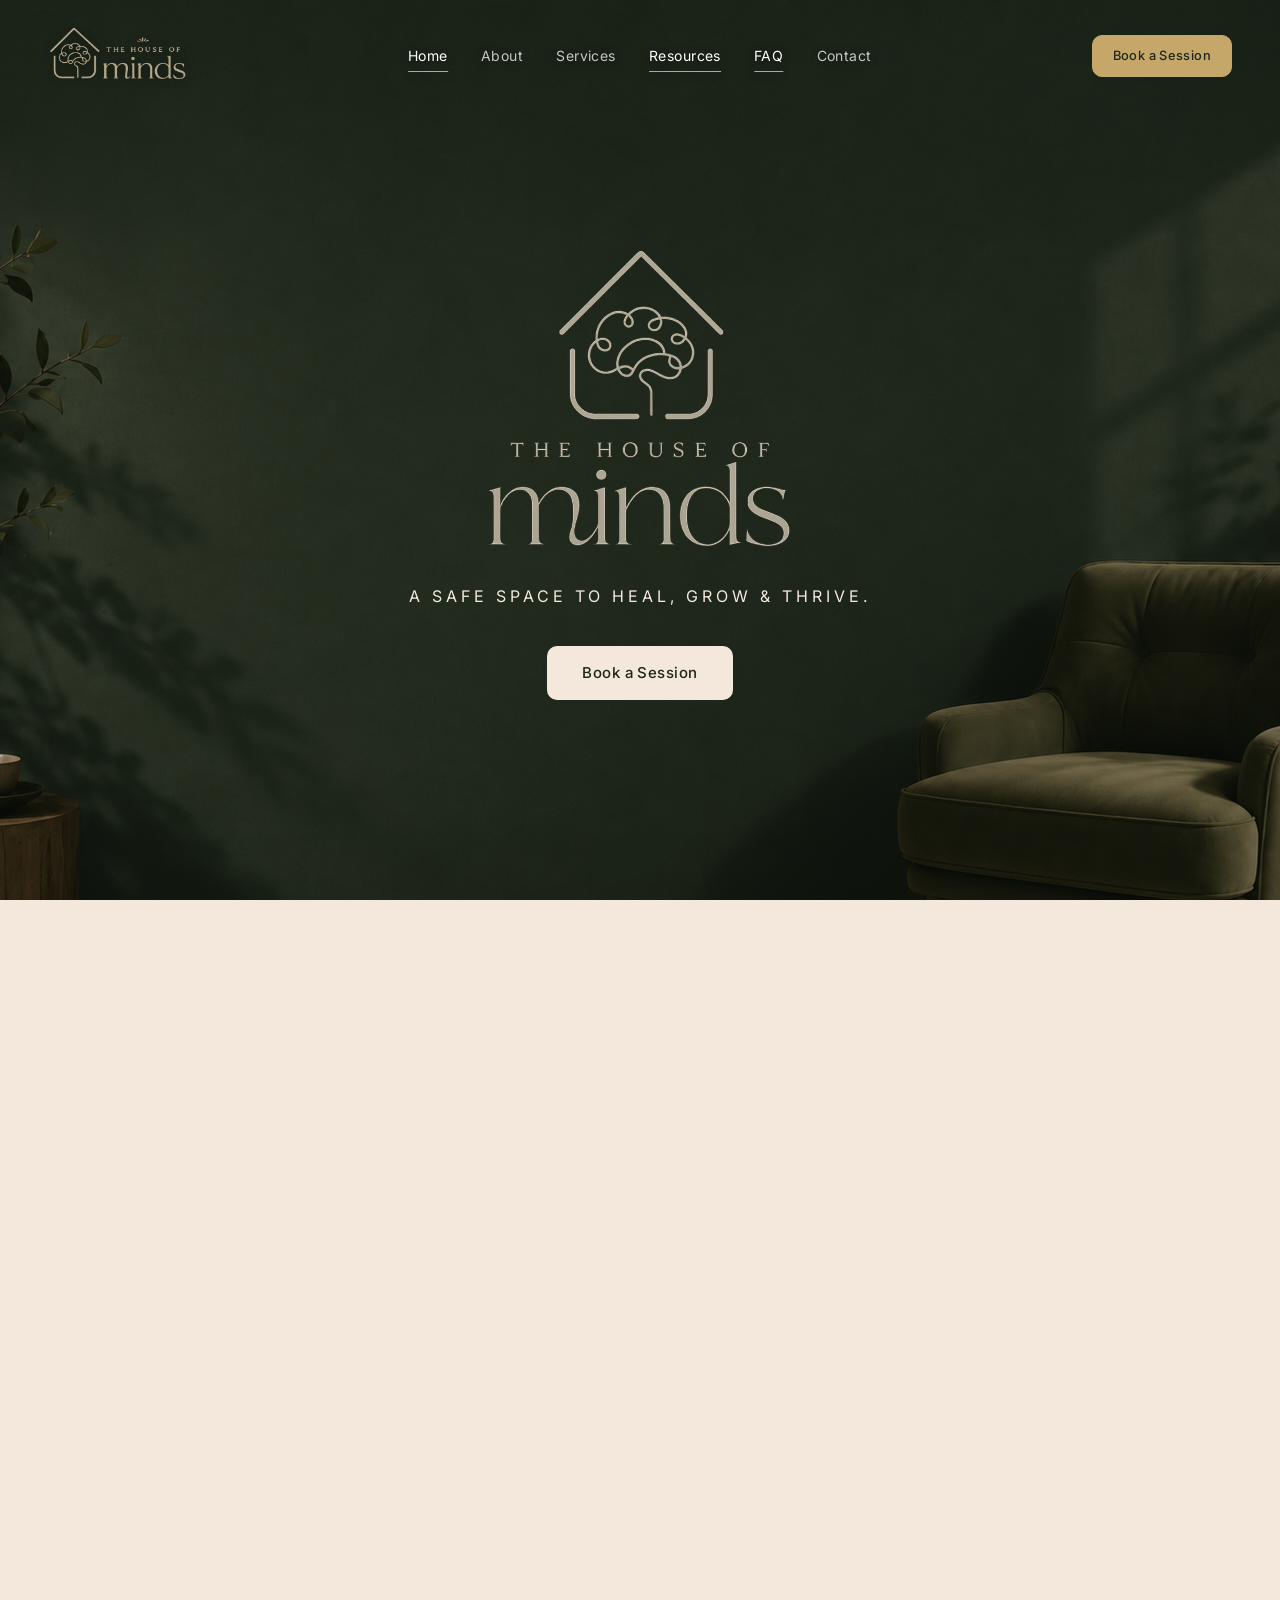
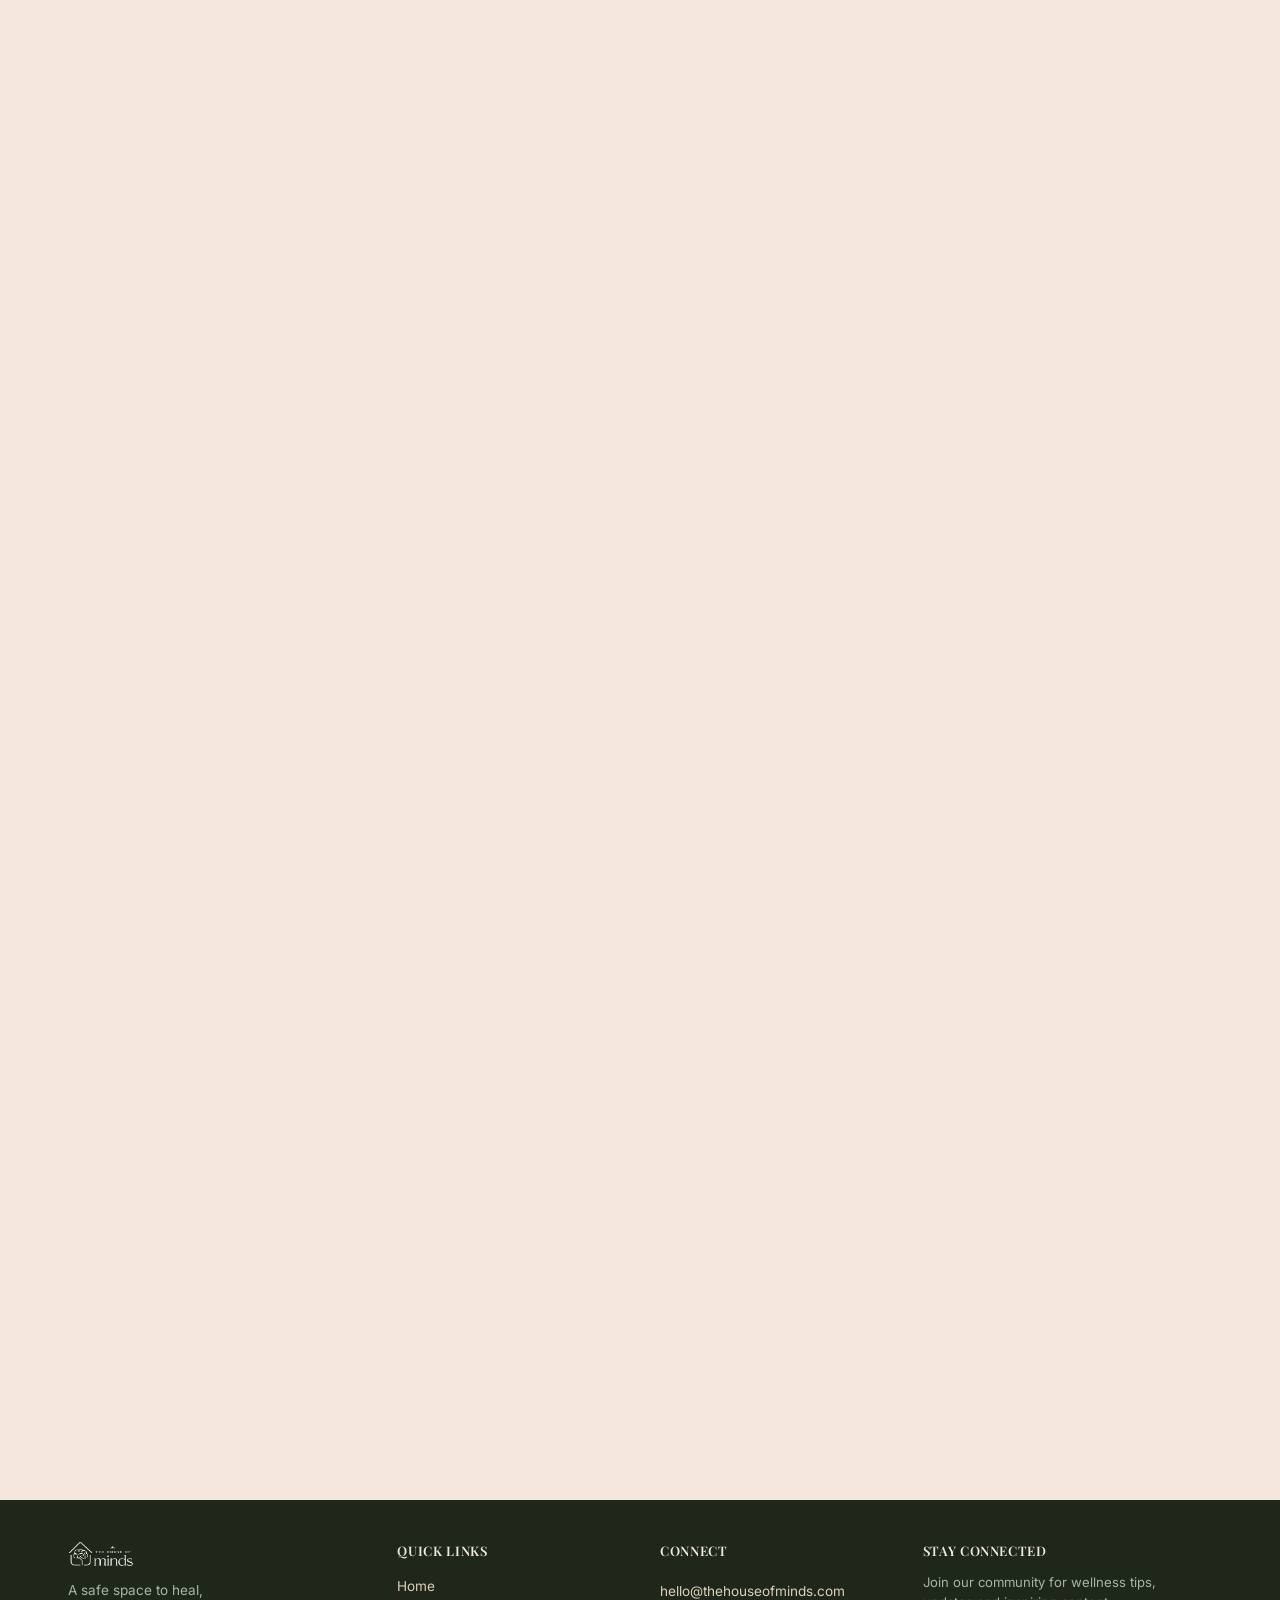
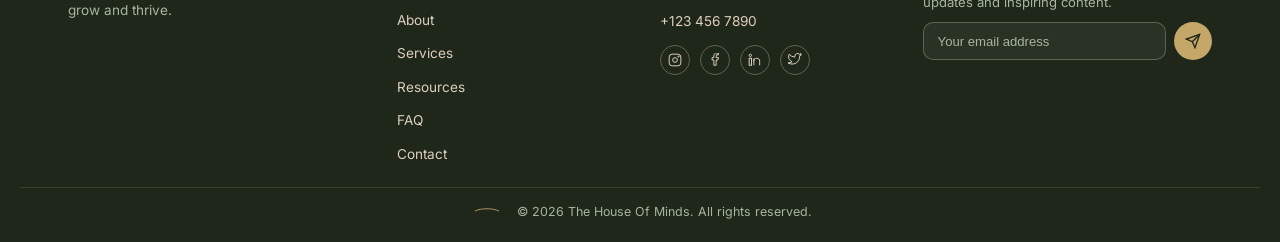
==== commit aa1dd374: "Updated website changes" ====
--- a/index.html
+++ b/index.html
@@ -38,15 +38,15 @@
           <ul>
             <li><a href="./index.html" class="active">Home</a></li>
             <li><a href="./about.html">About</a></li>
-            <li><a href="#services">Services</a></li>
-            <li><a href="#resources">Resources</a></li>
-            <li><a href="#faq">FAQ</a></li>
-            <li><a href="#contact">Contact</a></li>
+            <li><a href="./services.html">Services</a></li>
+            <li><a href="./index.html#resources">Resources</a></li>
+            <li><a href="./index.html#faq">FAQ</a></li>
+            <li><a href="./contact.html">Contact</a></li>
           </ul>
         </nav>
 
         <div class="header-cta">
-          <a href="#contact" class="btn btn-nav-cta">Book a Session</a>
+          <a href="./contact.html" class="btn btn-nav-cta">Book a Session</a>
         </div>
       </div>
     </header>
@@ -362,12 +362,12 @@
         <div class="footer-links">
           <h4>Quick Links</h4>
           <ul>
-            <li><a href="#home">Home</a></li>
+            <li><a href="./index.html">Home</a></li>
             <li><a href="./about.html">About</a></li>
-            <li><a href="#services">Services</a></li>
-            <li><a href="#resources">Resources</a></li>
-            <li><a href="#faq">FAQ</a></li>
-            <li><a href="#contact">Contact</a></li>
+            <li><a href="./services.html">Services</a></li>
+            <li><a href="./index.html#resources">Resources</a></li>
+            <li><a href="./index.html#faq">FAQ</a></li>
+            <li><a href="./contact.html">Contact</a></li>
           </ul>
         </div>
 
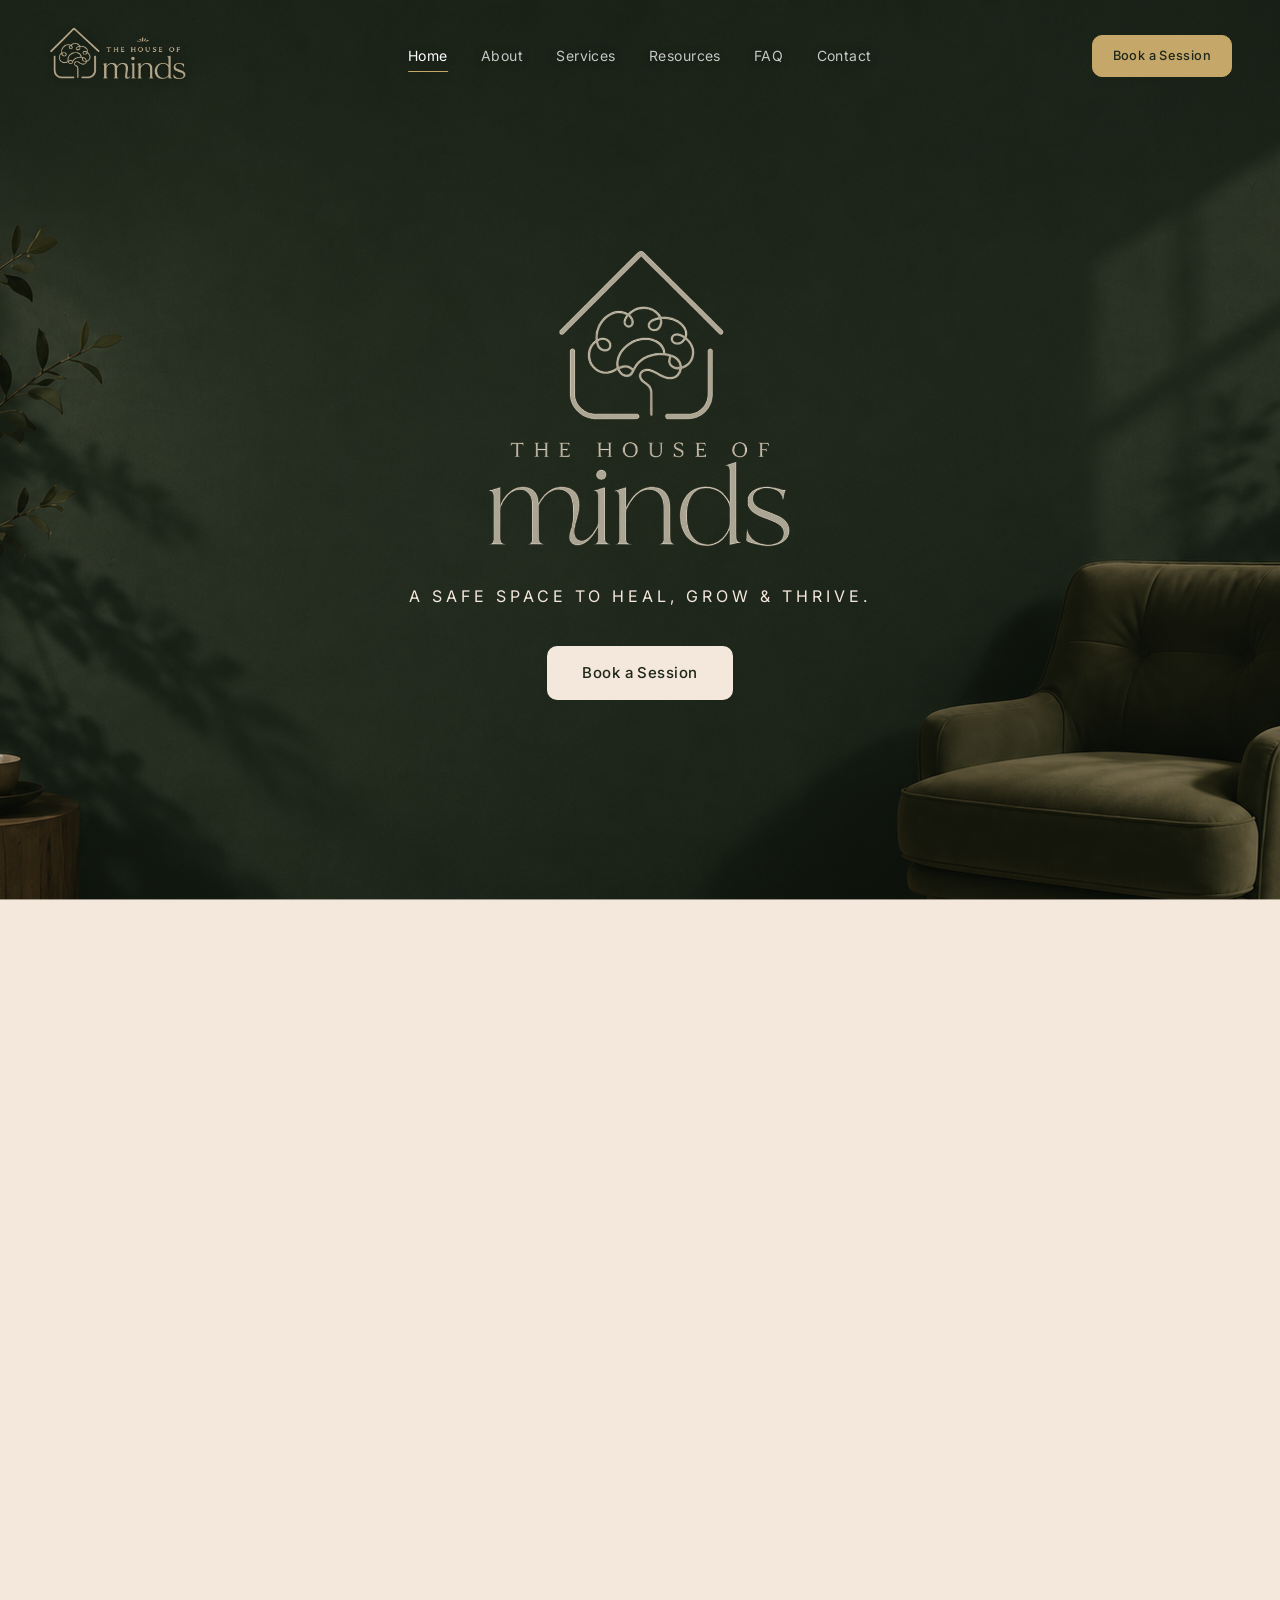
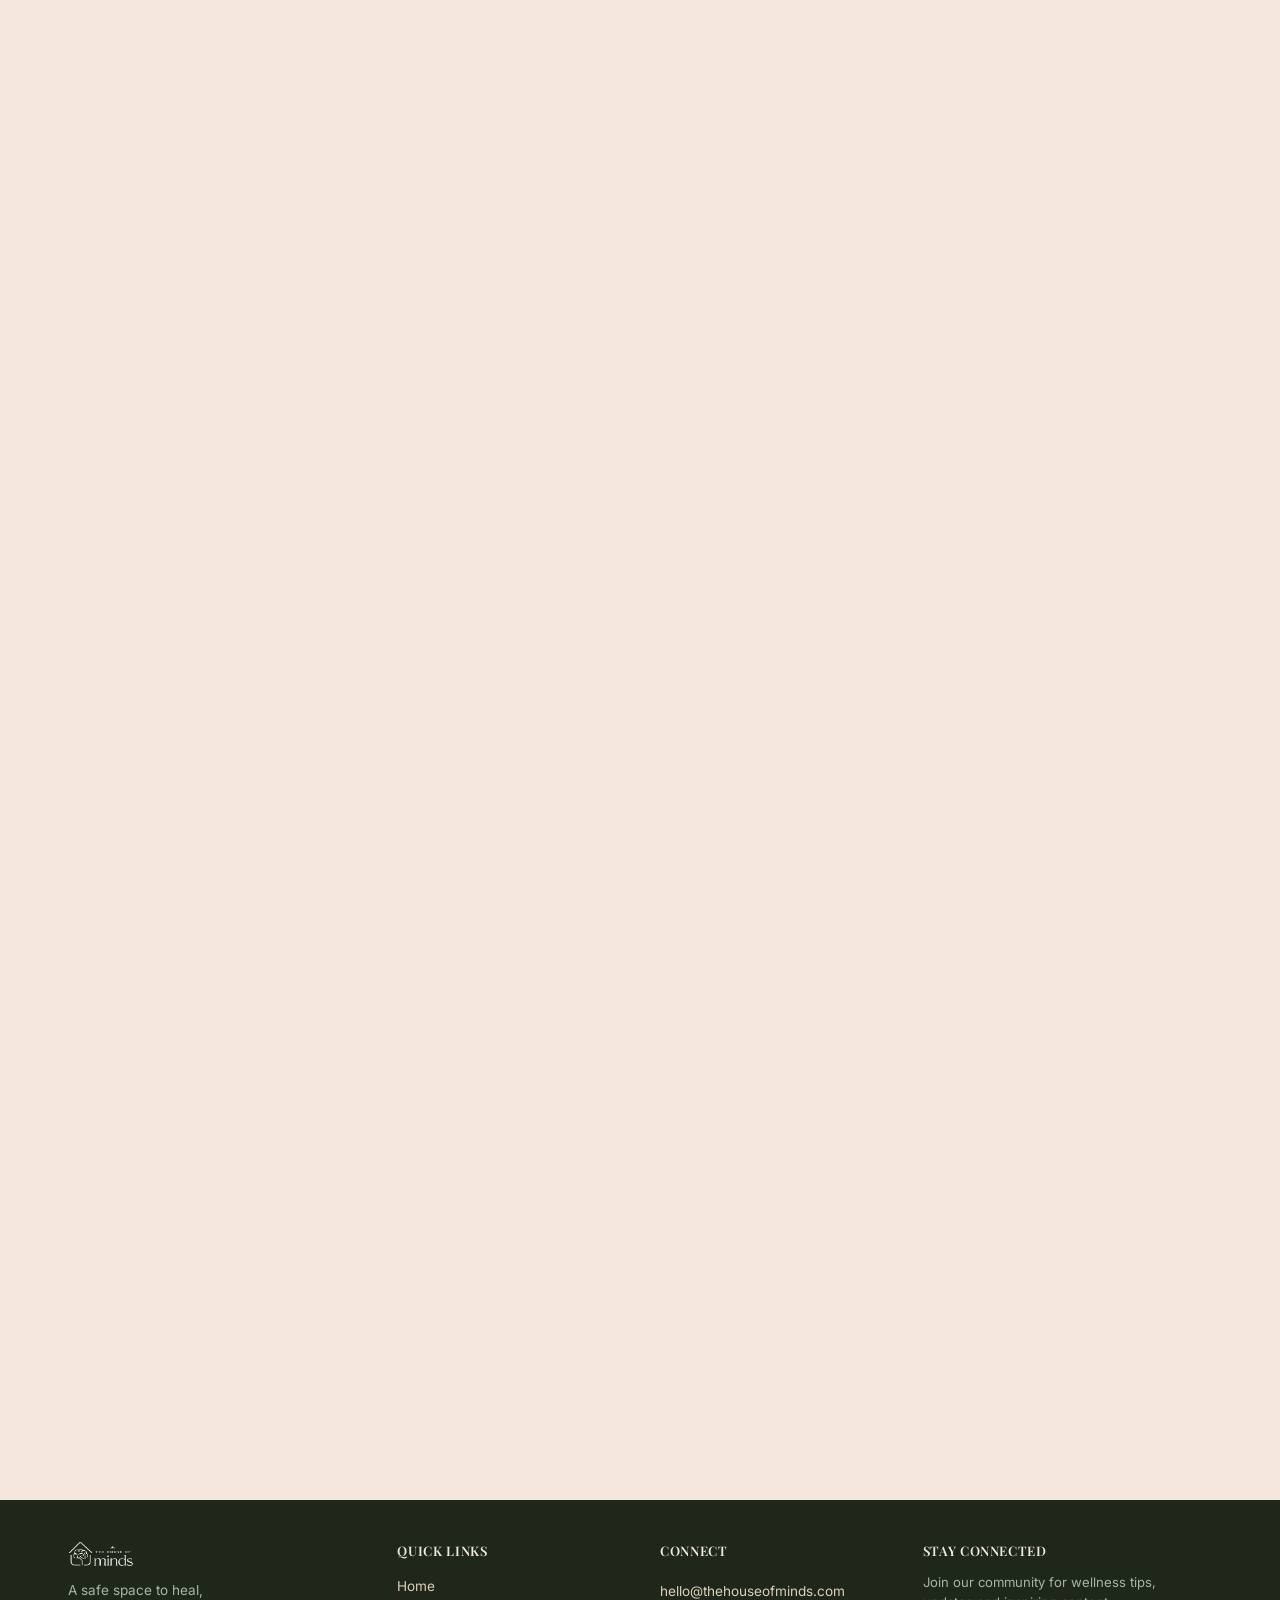
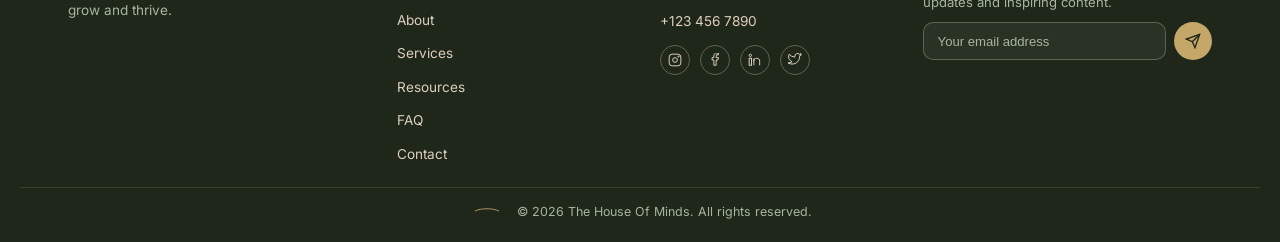
==== commit 25317b4f: "Updated website changes" ====
--- a/index.html
+++ b/index.html
@@ -155,8 +155,8 @@
     <section id="resources" class="together-section stack-section" data-nav="dark">
       <div class="together-bg">
         <picture>
-          <source media="(max-width: 1024px)" srcset="assets/home/services-card.png" />
-          <img src="assets/home/services-card.png" alt="" />
+          <source media="(max-width: 1024px)" srcset="assets/home/services-card.jpeg" />
+          <img src="assets/home/services-card.jpeg" alt="" />
         </picture>
       </div>
       <div class="together-overlay"></div>
--- a/css/style.css
+++ b/css/style.css
@@ -115,7 +115,12 @@
 .main-header.scrolled {
   padding: 16px 0;
   background-color: var(--deep-forest);
-  box-shadow: 0 6px 24px rgba(20,28,22,0.18);
+  
+}
+.main-header.over-dark-section,
+.main-header.over-dark-section.scrolled {
+  background-color: transparent;
+  box-shadow: none;
 }
 .header-logo,
 .nav-menu a,
--- a/css/home.css
+++ b/css/home.css
@@ -123,7 +123,7 @@
   transition: var(--transition-smooth);
 }
 .service-col:hover .service-icon-container { transform: scale(1.05); background-color: var(--warm-ivory); }
-.service-png-icon { width: 45%; height: 45%; object-fit: contain; }
+.service-png-icon { width: 120%; height: 120%; object-fit: contain; }
 .service-col-title { color: var(--warm-ivory); font-size: clamp(0.85rem, 1vw, 0.98rem); margin-bottom: 6px; }
 .service-col-desc { font-size: clamp(0.75rem, 0.85vw, 0.82rem); color: var(--muted-sage); line-height: 1.45; }
 
@@ -191,7 +191,7 @@
   display: flex; align-items: center; justify-content: center;
   box-shadow: 0 8px 20px rgba(0,0,0,0.2);
 }
-.t-feature-icon img { width: 50%; height: 50%; object-fit: contain; }
+.t-feature-icon img { width: 100%; height: 90%; object-fit: contain; }
 .t-feature span { font-size: clamp(0.75rem, 0.85vw, 0.82rem); font-weight: 500; color: var(--warm-ivory); line-height: 1.3; }
 
 /* ---------- Testimonials (matches original dark glassmorphism theme) ---------- */
@@ -252,7 +252,7 @@
 }
 .cta-container { max-width: var(--container-max); margin-inline: auto; padding-inline: var(--gutter); width: 100%; }
 .cta-content-wrapper { max-width: 560px; }
-.cta-title { color: var(--deep-forest); font-size: clamp(1.8rem, 3.8vw, 3rem); line-height: 1.2; }
+.cta-title { color: var(--muted-grey); font-size: clamp(1.8rem, 3.8vw, 3rem); line-height: 1.2; }
 .cta-subtitle { margin: 14px 0 clamp(20px, 3.5vh, 34px); color: var(--warm-ivory); font-size: clamp(0.9rem, 1.1vw, 1.02rem); max-width: 480px; }
 
 /* ---------- FAQ (matches original dark glassmorphism theme) ---------- */
@@ -386,7 +386,7 @@
   .testimonials-container,
   .cta-container,
   .faq-container {
-    width: 100%;
+    width: 100%;margin-top: 20%;
   }
 
   .together-features,
